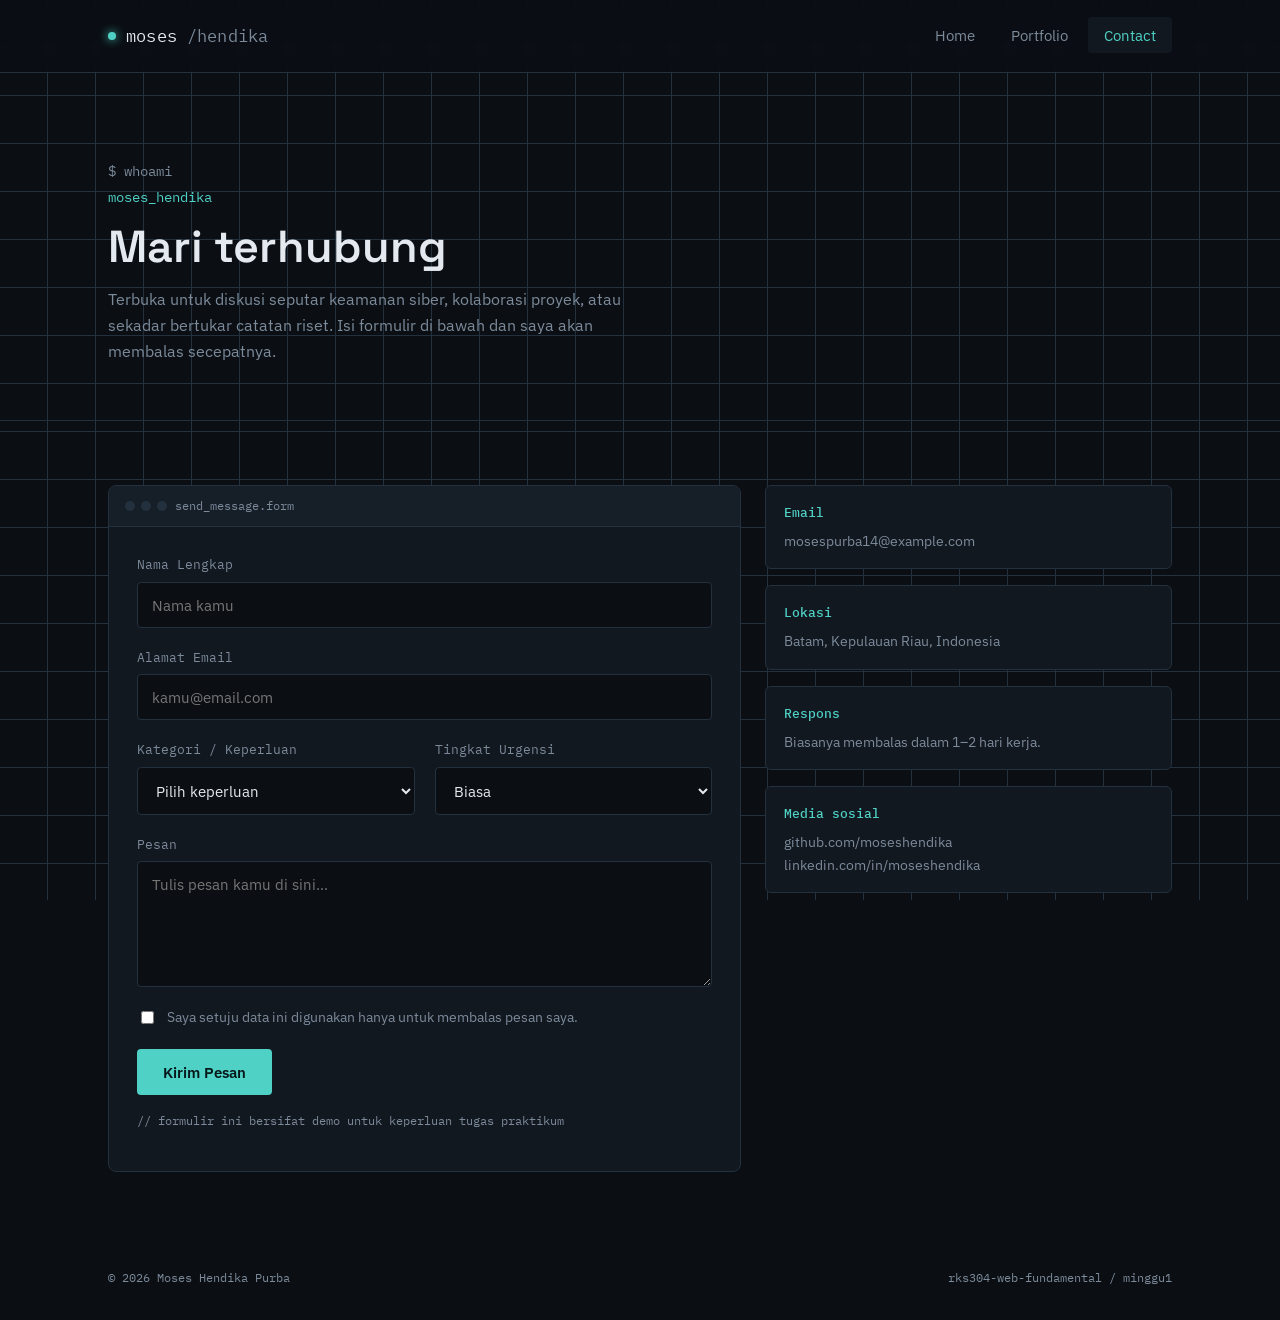
==== contact.html @ 65a573e6 "Tugas minggu 1: profil pribadi" ====
<!DOCTYPE html>
<html lang="id">
<head>
<meta charset="UTF-8">
<meta name="viewport" content="width=device-width, initial-scale=1.0">
<title>Contact — Moses Hendika Purba</title>
<meta name="description" content="Hubungi Moses Hendika Purba untuk konsultasi, kolaborasi proyek, atau pertanyaan umum.">
<link rel="preconnect" href="https://fonts.googleapis.com">
<link href="https://fonts.googleapis.com/css2?family=Space+Grotesk:wght@500;600;700&family=IBM+Plex+Sans:wght@400;500;600&family=IBM+Plex+Mono:wght@400;500&display=swap" rel="stylesheet">
<link rel="stylesheet" href="style.css">
</head>
<body>

<header class="site-header">
  <div class="wrap">
    <a href="index.html" class="brand"><span class="dot"></span>moses<span class="path">/hendika</span></a>
    <nav aria-label="Navigasi utama">
      <ul class="nav-links">
        <li><a href="index.html">Home</a></li>
        <li><a href="portfolio.html">Portfolio</a></li>
        <li><a href="contact.html" class="active">Contact</a></li>
      </ul>
    </nav>
  </div>
</header>

<main>
  <section class="hero" style="padding-bottom: 40px;">
    <div class="wrap" style="grid-template-columns: 1fr;">
      <div>
        <p class="hero-kicker">moses_hendika</p>
        <h1 style="font-size: clamp(2rem, 4vw, 2.8rem);">Mari terhubung</h1>
        <p class="bio">Terbuka untuk diskusi seputar keamanan siber, kolaborasi proyek, atau sekadar bertukar catatan riset. Isi formulir di bawah dan saya akan membalas secepatnya.</p>
      </div>
    </div>
  </section>

  <section class="block">
    <div class="wrap contact-layout">

      <div class="terminal-panel">
        <div class="terminal-bar">
          <span class="dots"><span></span><span></span><span></span></span>
          send_message.form
        </div>

        <form class="contact-form" action="#" method="post">

          <div class="field">
            <label for="fullname">Nama Lengkap</label>
            <input type="text" id="fullname" name="fullname" placeholder="Nama kamu" required>
          </div>

          <div class="field">
            <label for="email">Alamat Email</label>
            <input type="email" id="email" name="email" placeholder="kamu@email.com" required>
          </div>

          <div class="field-row">
            <div class="field">
              <label for="category">Kategori / Keperluan</label>
              <select id="category" name="category" required>
                <option value="" disabled selected>Pilih keperluan</option>
                <option value="konsultasi">Konsultasi</option>
                <option value="kolaborasi">Kolaborasi Proyek</option>
                <option value="pertanyaan">Pertanyaan Umum</option>
              </select>
            </div>

            <div class="field">
              <label for="urgency">Tingkat Urgensi</label>
              <select id="urgency" name="urgency">
                <option value="biasa" selected>Biasa</option>
                <option value="penting">Penting</option>
                <option value="mendesak">Mendesak</option>
              </select>
            </div>
          </div>

          <div class="field">
            <label for="message">Pesan</label>
            <textarea id="message" name="message" rows="5" placeholder="Tulis pesan kamu di sini..." required></textarea>
          </div>

          <label class="consent">
            <input type="checkbox" name="consent" required>
            Saya setuju data ini digunakan hanya untuk membalas pesan saya.
          </label>

          <button type="submit">Kirim Pesan</button>
          <p class="form-note">// formulir ini bersifat demo untuk keperluan tugas praktikum</p>
        </form>
      </div>

      <div class="contact-alt">
        <div class="item">
          <h3>Email</h3>
          <p>mosespurba14@example.com</p>
        </div>
        <div class="item">
          <h3>Lokasi</h3>
          <p>Batam, Kepulauan Riau, Indonesia</p>
        </div>
        <div class="item">
          <h3>Respons</h3>
          <p>Biasanya membalas dalam 1–2 hari kerja.</p>
        </div>
        <div class="item">
          <h3>Media sosial</h3>
          <p>github.com/moseshendika<br>linkedin.com/in/moseshendika</p>
        </div>
      </div>

    </div>
  </section>
</main>

<footer class="site-footer">
  <div class="wrap" style="display:flex; justify-content:space-between; width:100%;">
    <span>© 2026 Moses Hendika Purba</span>
    <span>rks304-web-fundamental / minggu1</span>
  </div>
</footer>

</body>
</html>
---- style.css ----
/* ===========================================================
   rks304-web-fundamental — minggu1
   Tema: Cyber Security Analyst Profile
   Font: Space Grotesk (display), IBM Plex Sans (body),
         IBM Plex Mono (data / teknis)
   =========================================================== */

:root {
  --bg: #0b0f14;
  --surface: #121820;
  --surface-raised: #161e28;
  --line: #23303d;
  --text: #e4e9ef;
  --text-muted: #7c8a9a;
  --signal: #4fd1c5;      /* cyan - aksen utama */
  --warn: #f2a65a;        /* amber - aksen sekunder, dipakai sedikit */
  --danger: #e26d5c;

  --font-display: "Space Grotesk", "Segoe UI", sans-serif;
  --font-body: "IBM Plex Sans", "Segoe UI", sans-serif;
  --font-mono: "IBM Plex Mono", "Courier New", monospace;

  --maxw: 1120px;
}

* { box-sizing: border-box; }

html { scroll-behavior: smooth; }

body {
  margin: 0;
  background: var(--bg);
  background-image:
    linear-gradient(var(--line) 1px, transparent 1px),
    linear-gradient(90deg, var(--line) 1px, transparent 1px);
  background-size: 48px 48px;
  background-attachment: fixed;
  background-position: -1px -1px;
  color: var(--text);
  font-family: var(--font-body);
  line-height: 1.6;
}

a { color: inherit; }

img { max-width: 100%; display: block; }

.wrap {
  max-width: var(--maxw);
  margin: 0 auto;
  padding: 0 28px;
}

/* focus visibility */
a:focus-visible,
button:focus-visible,
input:focus-visible,
select:focus-visible,
textarea:focus-visible {
  outline: 2px solid var(--signal);
  outline-offset: 3px;
}

@media (prefers-reduced-motion: reduce) {
  * { animation: none !important; transition: none !important; }
}

/* ---------------- Header / Nav ---------------- */

.site-header {
  border-bottom: 1px solid var(--line);
  background: rgba(11, 15, 20, 0.85);
  backdrop-filter: blur(6px);
  position: sticky;
  top: 0;
  z-index: 20;
}

.site-header .wrap {
  display: flex;
  align-items: center;
  justify-content: space-between;
  height: 72px;
}

.brand {
  font-family: var(--font-mono);
  font-size: 1.05rem;
  text-decoration: none;
  color: var(--text);
  display: flex;
  align-items: center;
  gap: 10px;
  letter-spacing: 0.01em;
}

.brand .dot {
  width: 8px;
  height: 8px;
  border-radius: 50%;
  background: var(--signal);
  box-shadow: 0 0 10px var(--signal);
}

.brand .path {
  color: var(--text-muted);
}

.nav-links {
  display: flex;
  gap: 4px;
  list-style: none;
  margin: 0;
  padding: 0;
}

.nav-links a {
  text-decoration: none;
  font-size: 0.95rem;
  padding: 8px 16px;
  border-radius: 4px;
  color: var(--text-muted);
  transition: color 0.15s ease, background 0.15s ease;
}

.nav-links a:hover {
  color: var(--text);
  background: var(--surface);
}

.nav-links a.active {
  color: var(--signal);
  background: var(--surface);
}

/* ---------------- Hero ---------------- */

.hero {
  padding: 88px 0 64px;
  border-bottom: 1px solid var(--line);
}

.hero .wrap {
  display: grid;
  grid-template-columns: 1.3fr 0.9fr;
  gap: 56px;
  align-items: center;
}

.hero-kicker {
  font-family: var(--font-mono);
  font-size: 0.85rem;
  color: var(--signal);
  margin: 0 0 14px;
}

.hero-kicker::before {
  content: "$ whoami";
  color: var(--text-muted);
  display: block;
  margin-bottom: 4px;
}

.hero h1 {
  font-family: var(--font-display);
  font-size: clamp(2.4rem, 5vw, 3.6rem);
  line-height: 1.05;
  margin: 0 0 14px;
  font-weight: 600;
}

.hero .role {
  font-family: var(--font-mono);
  color: var(--warn);
  font-size: 1.05rem;
  margin: 0 0 22px;
}

.hero p.bio {
  max-width: 56ch;
  color: var(--text-muted);
  font-size: 1.02rem;
}

.hero-cta {
  display: flex;
  gap: 12px;
  margin-top: 28px;
}

.btn {
  display: inline-block;
  padding: 12px 22px;
  border-radius: 4px;
  text-decoration: none;
  font-size: 0.95rem;
  font-weight: 500;
  border: 1px solid var(--line);
  transition: border-color 0.15s ease, transform 0.15s ease;
}

.btn-primary {
  background: var(--signal);
  color: #06181a;
  border-color: var(--signal);
}

.btn-secondary {
  background: transparent;
  color: var(--text);
}

.btn:hover { transform: translateY(-1px); }
.btn-secondary:hover { border-color: var(--signal); color: var(--signal); }

/* portrait / status panel */

.id-card {
  background: var(--surface);
  border: 1px solid var(--line);
  border-radius: 8px;
  overflow: hidden;
}

.id-photo {
  aspect-ratio: 1 / 1;
  background: radial-gradient(circle at 30% 20%, #1b2530, #0d1319 70%);
  display: flex;
  align-items: center;
  justify-content: center;
  border-bottom: 1px solid var(--line);
  position: relative;
}

.id-photo .initials {
  font-family: var(--font-display);
  font-size: 4rem;
  color: var(--signal);
  letter-spacing: 0.05em;
}

.id-photo::after {
  content: "";
  position: absolute;
  inset: 14px;
  border: 1px solid var(--line);
  border-radius: 50%;
}

.id-meta {
  padding: 16px 20px;
  font-family: var(--font-mono);
  font-size: 0.82rem;
  color: var(--text-muted);
  display: grid;
  gap: 8px;
}

.id-meta div { display: flex; justify-content: space-between; gap: 12px; }
.id-meta span:last-child { color: var(--text); }

/* ---------------- Section generic ---------------- */

section.block {
  padding: 64px 0;
  border-bottom: 1px solid var(--line);
}

section.block:last-of-type { border-bottom: none; }

.block-head {
  display: flex;
  align-items: baseline;
  justify-content: space-between;
  gap: 24px;
  margin-bottom: 32px;
}

.block-head h2 {
  font-family: var(--font-display);
  font-size: 1.7rem;
  margin: 0;
  font-weight: 600;
}

.block-head .tag {
  font-family: var(--font-mono);
  font-size: 0.8rem;
  color: var(--text-muted);
}

/* ---------------- Skills ---------------- */

.skills-grid {
  display: grid;
  grid-template-columns: repeat(auto-fill, minmax(220px, 1fr));
  gap: 16px;
}

.skill-card {
  background: var(--surface);
  border: 1px solid var(--line);
  border-radius: 6px;
  padding: 18px 20px;
}

.skill-card h3 {
  font-family: var(--font-mono);
  font-size: 0.9rem;
  color: var(--signal);
  margin: 0 0 8px;
  font-weight: 500;
}

.skill-card p {
  margin: 0;
  font-size: 0.9rem;
  color: var(--text-muted);
}

.badge-row {
  display: flex;
  flex-wrap: wrap;
  gap: 8px;
  margin-top: 12px;
}

.badge {
  font-family: var(--font-mono);
  font-size: 0.72rem;
  padding: 4px 10px;
  border-radius: 100px;
  border: 1px solid var(--line);
  color: var(--text-muted);
}

/* ---------------- Timeline (education/exp) ---------------- */

.timeline {
  border-left: 2px solid var(--line);
  padding-left: 28px;
  display: grid;
  gap: 28px;
}

.timeline-item { position: relative; }

.timeline-item::before {
  content: "";
  position: absolute;
  left: -34px;
  top: 4px;
  width: 10px;
  height: 10px;
  border-radius: 50%;
  background: var(--bg);
  border: 2px solid var(--signal);
}

.timeline-item .when {
  font-family: var(--font-mono);
  font-size: 0.78rem;
  color: var(--text-muted);
}

.timeline-item h3 {
  margin: 4px 0 6px;
  font-size: 1.05rem;
  font-family: var(--font-display);
  font-weight: 600;
}

.timeline-item p {
  margin: 0;
  color: var(--text-muted);
  font-size: 0.92rem;
}

/* ---------------- Portfolio grid ---------------- */

.project-grid {
  display: grid;
  grid-template-columns: repeat(auto-fill, minmax(300px, 1fr));
  gap: 20px;
}

.project-card {
  background: var(--surface);
  border: 1px solid var(--line);
  border-radius: 8px;
  padding: 22px;
  display: flex;
  flex-direction: column;
  gap: 12px;
}

.project-card .status {
  font-family: var(--font-mono);
  font-size: 0.7rem;
  color: var(--signal);
}

.project-card h3 {
  margin: 0;
  font-family: var(--font-display);
  font-size: 1.2rem;
  font-weight: 600;
}

.project-card p.desc {
  margin: 0;
  color: var(--text-muted);
  font-size: 0.92rem;
  flex-grow: 1;
}

.project-card .link {
  font-family: var(--font-mono);
  font-size: 0.82rem;
  color: var(--warn);
  text-decoration: none;
}

.project-card .link:hover { text-decoration: underline; }

/* ---------------- Contact form ---------------- */

.terminal-panel {
  background: var(--surface);
  border: 1px solid var(--line);
  border-radius: 8px;
  overflow: hidden;
}

.terminal-bar {
  background: var(--surface-raised);
  border-bottom: 1px solid var(--line);
  padding: 10px 16px;
  display: flex;
  align-items: center;
  gap: 8px;
  font-family: var(--font-mono);
  font-size: 0.78rem;
  color: var(--text-muted);
}

.terminal-bar .dots { display: flex; gap: 6px; }
.terminal-bar .dots span {
  width: 10px; height: 10px; border-radius: 50%;
  background: var(--line);
}

form.contact-form {
  padding: 28px;
  display: grid;
  gap: 20px;
}

.field { display: grid; gap: 6px; }

.field label {
  font-family: var(--font-mono);
  font-size: 0.8rem;
  color: var(--text-muted);
}

.field input,
.field select,
.field textarea {
  background: var(--bg);
  border: 1px solid var(--line);
  border-radius: 4px;
  padding: 12px 14px;
  color: var(--text);
  font-family: var(--font-body);
  font-size: 0.95rem;
}

.field textarea { resize: vertical; min-height: 120px; }

.field-row {
  display: grid;
  grid-template-columns: 1fr 1fr;
  gap: 20px;
}

.consent {
  display: flex;
  align-items: flex-start;
  gap: 10px;
  font-size: 0.85rem;
  color: var(--text-muted);
}

.consent input { margin-top: 4px; }

button[type="submit"] {
  justify-self: start;
  background: var(--signal);
  color: #06181a;
  border: none;
  padding: 13px 26px;
  border-radius: 4px;
  font-size: 0.95rem;
  font-weight: 600;
  cursor: pointer;
  font-family: var(--font-body);
  transition: transform 0.15s ease;
}

button[type="submit"]:hover { transform: translateY(-1px); }

.form-note {
  font-family: var(--font-mono);
  font-size: 0.78rem;
  color: var(--text-muted);
  margin-top: -4px;
}

.contact-alt {
  display: grid;
  gap: 16px;
}

.contact-alt .item {
  background: var(--surface);
  border: 1px solid var(--line);
  border-radius: 6px;
  padding: 16px 18px;
}

.contact-alt .item h3 {
  font-family: var(--font-mono);
  font-size: 0.82rem;
  color: var(--signal);
  margin: 0 0 6px;
  font-weight: 500;
}

.contact-alt .item p { margin: 0; font-size: 0.9rem; color: var(--text-muted); }

.contact-layout {
  display: grid;
  grid-template-columns: 1.4fr 0.9fr;
  gap: 24px;
  align-items: start;
}

/* ---------------- Footer ---------------- */

.site-footer {
  padding: 32px 0;
  font-family: var(--font-mono);
  font-size: 0.78rem;
  color: var(--text-muted);
  display: flex;
  justify-content: space-between;
}

/* ---------------- Responsive ---------------- */

@media (max-width: 780px) {
  .hero .wrap { grid-template-columns: 1fr; }
  .id-card { max-width: 320px; }
  .contact-layout { grid-template-columns: 1fr; }
  .field-row { grid-template-columns: 1fr; }
  .site-header .wrap { flex-direction: column; height: auto; padding: 14px 28px; gap: 10px; }
  .nav-links { flex-wrap: wrap; justify-content: center; }
}

.id-photo {
  aspect-ratio: 1 / 1;
  background: radial-gradient(circle at 30% 20%, #1b2530, #0d1319 70%);
  display: flex;
  align-items: center;
  justify-content: center;
  border-bottom: 1px solid var(--line);
  position: relative;
}

.id-photo img {
  position: absolute;
  inset: 14px;
  width: calc(100% - 28px);
  height: calc(100% - 28px);
  border-radius: 50%;
  object-fit: cover;
}
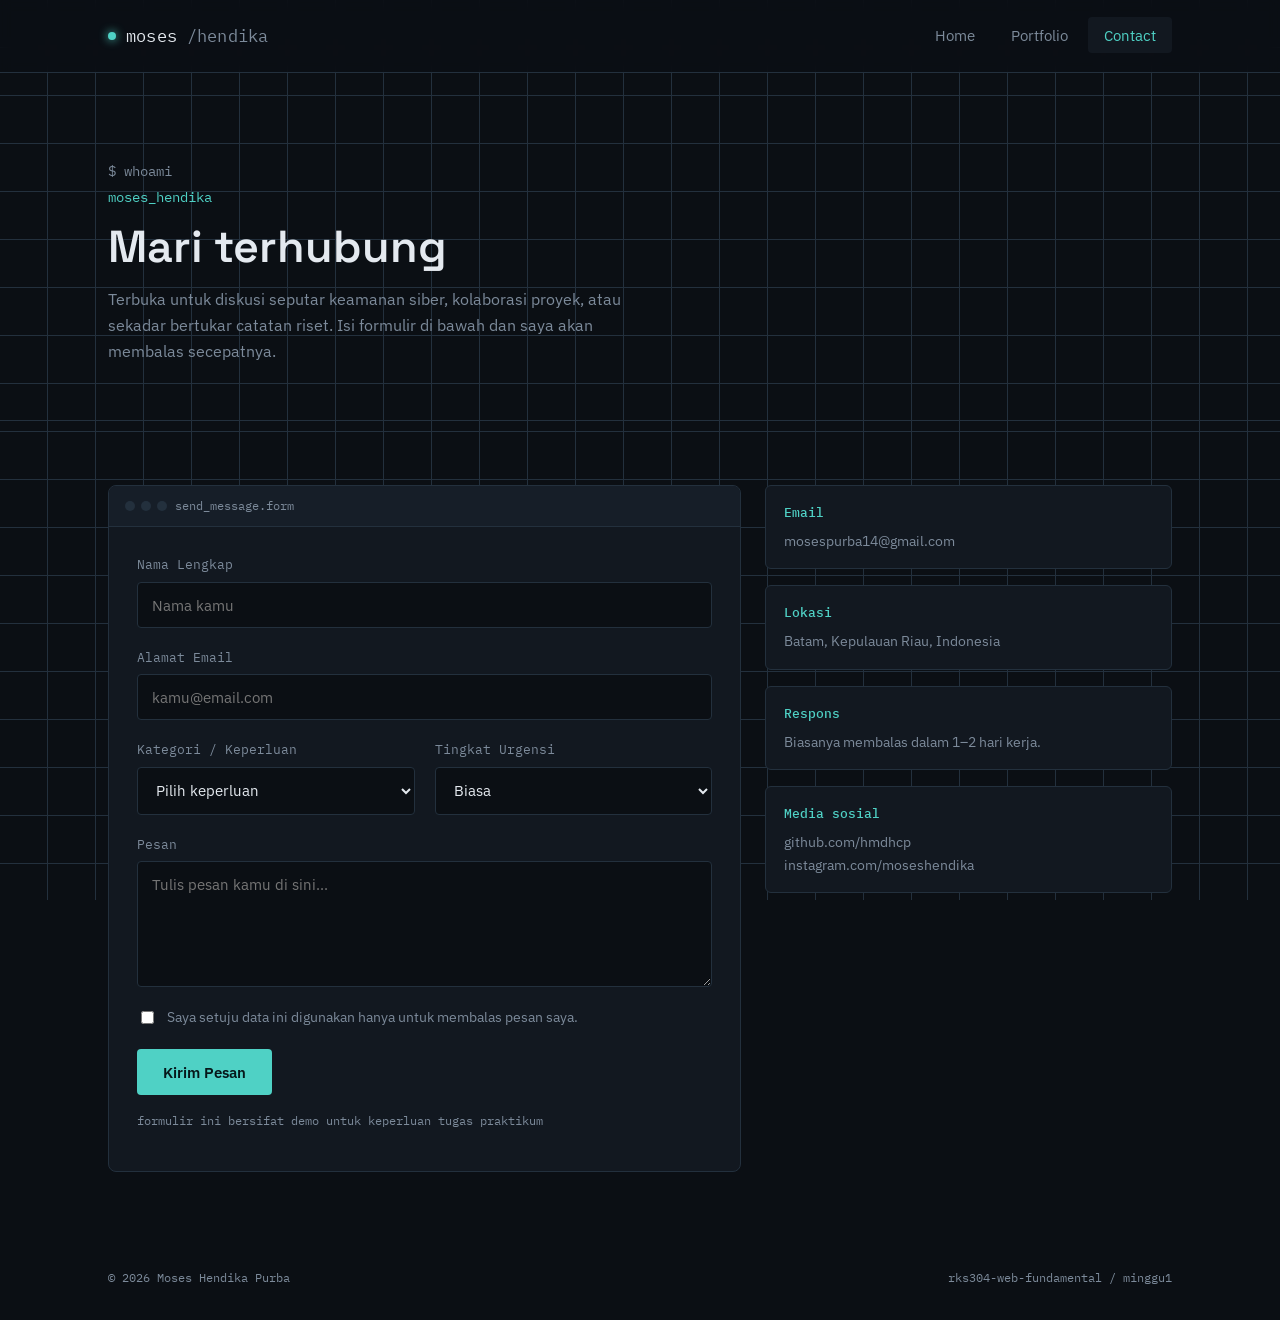
==== commit 82d5266f: "update: isi portofolio" ====
--- a/contact.html
+++ b/contact.html
@@ -88,14 +88,14 @@
           </label>
 
           <button type="submit">Kirim Pesan</button>
-          <p class="form-note">// formulir ini bersifat demo untuk keperluan tugas praktikum</p>
+          <p class="form-note">formulir ini bersifat demo untuk keperluan tugas praktikum</p>
         </form>
       </div>
 
       <div class="contact-alt">
         <div class="item">
           <h3>Email</h3>
-          <p>mosespurba14@example.com</p>
+          <p>mosespurba14@gmail.com</p>
         </div>
         <div class="item">
           <h3>Lokasi</h3>
@@ -107,7 +107,7 @@
         </div>
         <div class="item">
           <h3>Media sosial</h3>
-          <p>github.com/moseshendika<br>linkedin.com/in/moseshendika</p>
+          <p>github.com/hmdhcp<br>instagram.com/moseshendika<instagram class="com">
         </div>
       </div>
 
